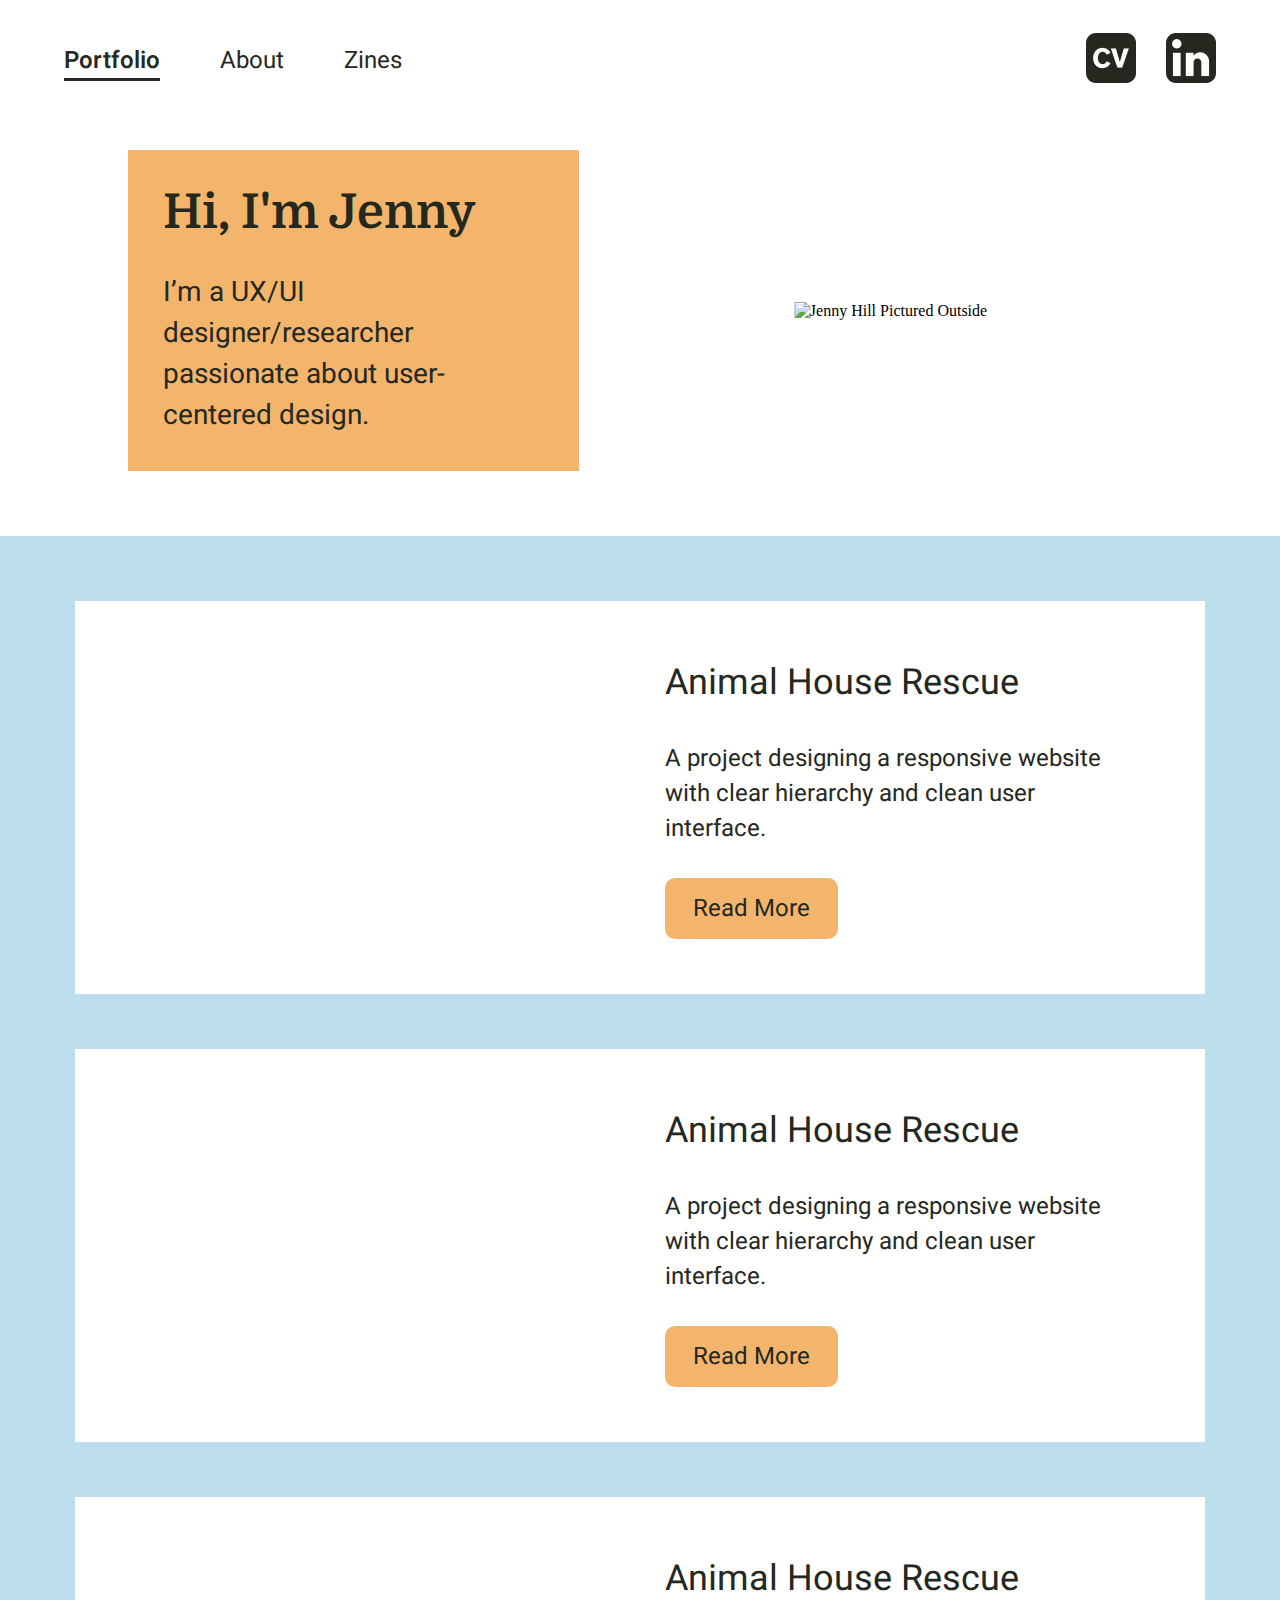
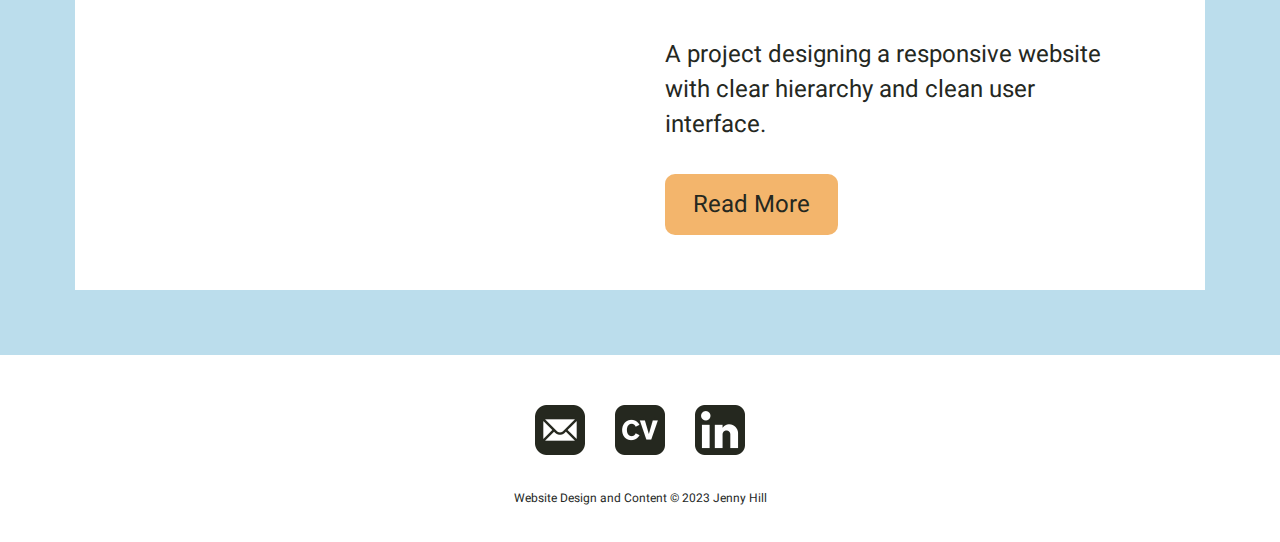
==== index.html @ 844839b3 "initial js nav dropdown working!" ====
<!DOCTYPE html>
<html lang="en">
<head>
    <title>Jenny Hill Portfolio</title>
    <link rel="stylesheet" href="css/index.css">
    <link rel="preconnect" href="https://fonts.googleapis.com">
    <link rel="preconnect" href="https://fonts.gstatic.com" crossorigin>
    <link href="https://fonts.googleapis.com/css2?family=Heebo:wght@100;200;300;400;500;600;700;800;900&family=Open+Sans:wght@500&display=swap" rel="stylesheet">
    <link rel="preconnect" href="https://fonts.googleapis.com">
    <link rel="preconnect" href="https://fonts.gstatic.com" crossorigin>
    <link href="https://fonts.googleapis.com/css2?family=Domine:wght@400;500;600;700&display=swap" rel="stylesheet">
</head>
<body>
    <nav>
        <div class="header">
            <div class="logo">
                JH
            </div>
            <div class="ToggleIcon">
                <img class="icon" id="menuIcon" src="images/menu.svg" alt="menu button">
                <img class="icon" id="crossIcon" src="images/cross.svg" alt="cancel button">
            </div>
        </div>
        <div class="navContainer">
            <ul class="primaryNavigationContainer">
                <li ><a href="index.html" id="activePage">Portfolio</a></li>
                <li><a href="about.html">About</a></li>
                <li><a href="zines.html">Zines</a></li>
            </ul>
            <ul class="navigationIconsContainer">
                <li><a href="pdf/CV hwk 16 copy.pdf" target="_blank">
                    <img class="icon" id="CVNavIcon" src="images/cv.jpg" alt="cv icon">
                </a></li>
                <li><a href="https://linkedin.com/in/jenny-e-g-hill" target="_blank">
                    <img class="icon" id="LinkedInNavIcon" src="images/linkedin.jpg" alt="LinkedIn icon">
                </a></li> 
            </ul>
        </div>
    </nav>
    <section class="hero">
        <div class="introContainer">
            <div class="introText">
                <h1>Hi, I'm Jenny</h1>
                <h3>I’m a UX/UI designer/researcher passionate about user-centered design.</h3>
            </div>
        </div>
        <div class="heroImg">
            <img src="images/JennyinGarden.jpeg" alt="Jenny Hill Pictured Outside">
        </div>
    </section>
    <section class="projectsBackground">
        <div class="singleProjectContainer">
            <div class="project">
                <div class="projectImg">
                    <img src="https://placehold.co/450x300" alt="">
                </div>
                <div class="projectInfo">
                    <div class="projectText">
                        <h2>Animal House Rescue</h2>
                        <h4>A project designing a responsive website with clear hierarchy and clean user interface.</h4>
                    </div>
                    <div class="projectButton">
                        <button>Read More</button>
                    </div>
                </div>
            </div>
        </div>
        <div class="singleProjectContainer">
            <div class="project">
                <div class="projectImg">
                    <img src="https://placehold.co/450x300" alt="">
                </div>
                <div class="projectInfo">
                    <div class="projectText">
                        <h2>Animal House Rescue</h2>
                        <h4>A project designing a responsive website with clear hierarchy and clean user interface.</h4>
                    </div>
                    <div class="projectButton">
                        <button>Read More</button>
                    </div>
                </div>
            </div>
        </div>
        <div class="singleProjectContainer">
            <div class="project">
                <div class="projectImg">
                    <img src="https://placehold.co/450x300" alt="">
                </div>
                <div class="projectInfo">
                    <div class="projectText">
                        <h2>Animal House Rescue</h2>
                        <h4>A project designing a responsive website with clear hierarchy and clean user interface.</h4>
                    </div>
                    <div class="projectButton">
                        <button>Read More</button>
                    </div>
                </div>
            </div>
        </div>
    </section>
    <footer>
        <div class="footerIconsContainer">
            <a href="mailto:j.hill99@hotmail.co.uk">
                <img class="icon" src="images/email.jpg" alt="email icon">
            </a>
            <a href="pdf/CV hwk 16 copy.pdf" target="_blank">
                <img class="icon" src="images/cv.jpg" alt="cv icon">
            </a> 
            <a href="https://linkedin.com/in/jenny-e-g-hill" target="_blank">
                <img class="icon" src="images/linkedin.jpg" alt="LinkedIn icon">
            </a>
        </div>
        <div class="copyrightTextContainer">
            <p>
                Website Design and Content &copy 2023 Jenny Hill
            </p>
        </div>
    </footer>
    <script
    src="https://code.jquery.com/jquery-3.6.4.slim.js"
    integrity="sha256-dWvV84T6BhzO4vG6gWhsWVKVoa4lVmLnpBOZh/CAHU4="
    crossorigin="anonymous"></script>
    <script src="nav.js"></script>
</body>
</html>
---- css/index.css ----
body {
    margin: 0;
    box-sizing: border-box;
}

nav {
    width: 100%; 
}

.header {
    width: 90%;
    margin: 0 auto;
    display: flex;
    align-items: center;
    justify-content: space-between;
    padding: 30px 0 30px 0;
    display: none;
    
}

.logo {
    color: #25281F;
    font-family: 'Domine', 'Georgia', 'serif';
    font-size: 48px;
    font-weight: 700;
}



.navContainer {
    width: 90%;
    display: flex;
    align-items: center;
    margin: 0 auto;
}

.navigationIconsContainer {
    width: 100%;
    display: flex;
    gap: 30px;
    justify-content: right;
   
    margin-top: 33px;
    margin-bottom: 33px;
    list-style-type: none;
}

.icon {
    width: 50px;
    height: 50px;
}

.primaryNavigationContainer {
    width: 100%;
    display: flex;
    gap: 60px;
    justify-content: left;
    
    margin-top: 35px;
    margin-bottom: 35px;
    list-style-type: none;
    padding: 0;
}

.primaryNavigationContainer a {
    text-decoration: none;
    font-size: 24px;
    font-family: 'Heebo', 'Arial', 'Sans Serif';
    font-weight: 400;
    color: #25281F;
    transition: 0.2s;
    
}

#activePage {
    font-weight: 600;
    border-bottom: 3px solid #25281F;
    cursor: not-allowed;
}



.primaryNavigationContainer a:hover {
    font-weight:500;
    cursor: pointer;
}



.hero {
    display: flex;
    margin: 0 auto;
    width: 80%;
    gap: 50px;
    padding-top: 30px;
    padding-bottom: 65px;
}
.heroImg {
    width: 55%;
    flex: 1 1 50%;
    overflow: hidden;
    position: relative;
    
}

.heroImg img {
    position: absolute;
    top: 50%;
    left: 50%;
    transform: translate(-50%, -50%);
    max-width: 700px;
    /*bottom: 0;
    min-width: 100%;
    min-height: 100%;
    /*max-width: 100%;
    object-fit: cover;
    so now image is right width but height is full size and sides not cropped*/
    
}
.introContainer {
    background-color: #F3B56C;
    width: 45%;
    max-width: 381px;
    padding: 35px;

}

.introText h1 {
    margin-top: 0px;
    color: #25281F;
    font-family: 'Domine', 'Georgia', 'serif';
    font-size: 48px;
    font-weight: 700;
}

.introText h3 {
    margin-bottom: 0px;
    color:#25281F;
    font-size: 28px;
    font-family: 'Heebo', 'Arial', 'Sans Serif';
    font-weight: 400;
}

.projectsBackground {
    width: 100%;
    background-color: #BBDDEC;
    padding: 65px 0px;
    display: flex;
    flex-direction: column;
    gap: 55px;

    
}

.singleProjectContainer {
    background-color: white;
    width: 90%;
    padding: 55px 0px;
    margin: 0 auto;
    display: flex;
    max-width: 1130px;
}

.project {
    width: 88.8%;
    margin: 0 auto;
    display: flex;
    gap: 50px;
    
}

.projectInfo {
    display: flex;
    flex-direction: column;
    justify-content: space-between;
    width: 50%;
}


.projectText h2 {
    color:#25281F;
    font-family: 'Heebo', 'Arial', 'Sans Serif';
    font-size: 36px;
    font-weight: 400;
    margin-top: 0;

}

.projectText h4 {
    color:#25281F;
    font-family: 'Heebo', 'Arial', 'Sans Serif';
    font-size: 24px;
    font-weight: 400;
}

.projectImg {
    width: 50%;
    display: flex;
}

.projectImg img {
    max-width: 100%;
}

 .projectButton button {
    font-family: 'Heebo', 'Arial', 'Sans Serif';
    font-size: 24px;
    color: #25281F;
    background-color: #F3B56C;
    border: 0px;
    border-radius: 10px;
    padding: 13px 28px;
}




footer {
    width: 100%;
    display: flex;
    flex-direction: column;
    justify-content: center;
    gap: 30px;
    padding: 50px 0px 35px 0px;
}

.footerIconsContainer {
    display: flex;
    gap: 30px;
    width: 100%;
    justify-content: center;
    text-decoration: none;
}



.copyrightTextContainer {
    display: flex;
    justify-content: center;
    font-family: 'Heebo', 'Arial', 'Sans Serif';
    font-size: 12px;
    color: #25281F;
}

.copyrightTextContainer p {
    margin: 0px;
}



@media only screen and (max-width: 800px) {
    
   
     .project {
        flex-direction: column;
    }

    .projectImg, .projectInfo {
        width: 100%;
        
    }
}

/*media query for small column hero*/
@media only screen and (max-width: 800px) {
   .hero {
    flex-direction: column-reverse;
   }
   
    .heroImg {
    width: 100%;
    flex: none;
    
   }
   .heroImg img {
    position: static;
    max-width: 100%;
    transform: none;
   }

   .introContainer {
    margin: 0 auto;
    width: 80%;
   }
   .project {
    flex-direction: column;
    }
    .projectImg, .projectInfo {
    width: 100%;
    }
}

@media only screen and (max-width: 800px) {
    .header {
        display: flex;
    }

    .navContainer {
        flex-direction: column;
        align-items: center;
        justify-content: center;
        gap: 30px;
        padding-bottom: 30px;
        display: none;
    }

    .navigationIconsContainer {
        justify-content: center;
        padding: 0;
        margin: 0;
    }

    .primaryNavigationContainer {
        flex-direction: column;
        gap: 30px;
        align-items: center;
        margin: 0;
    }

    #crossIcon {
        display: none;
    }
}
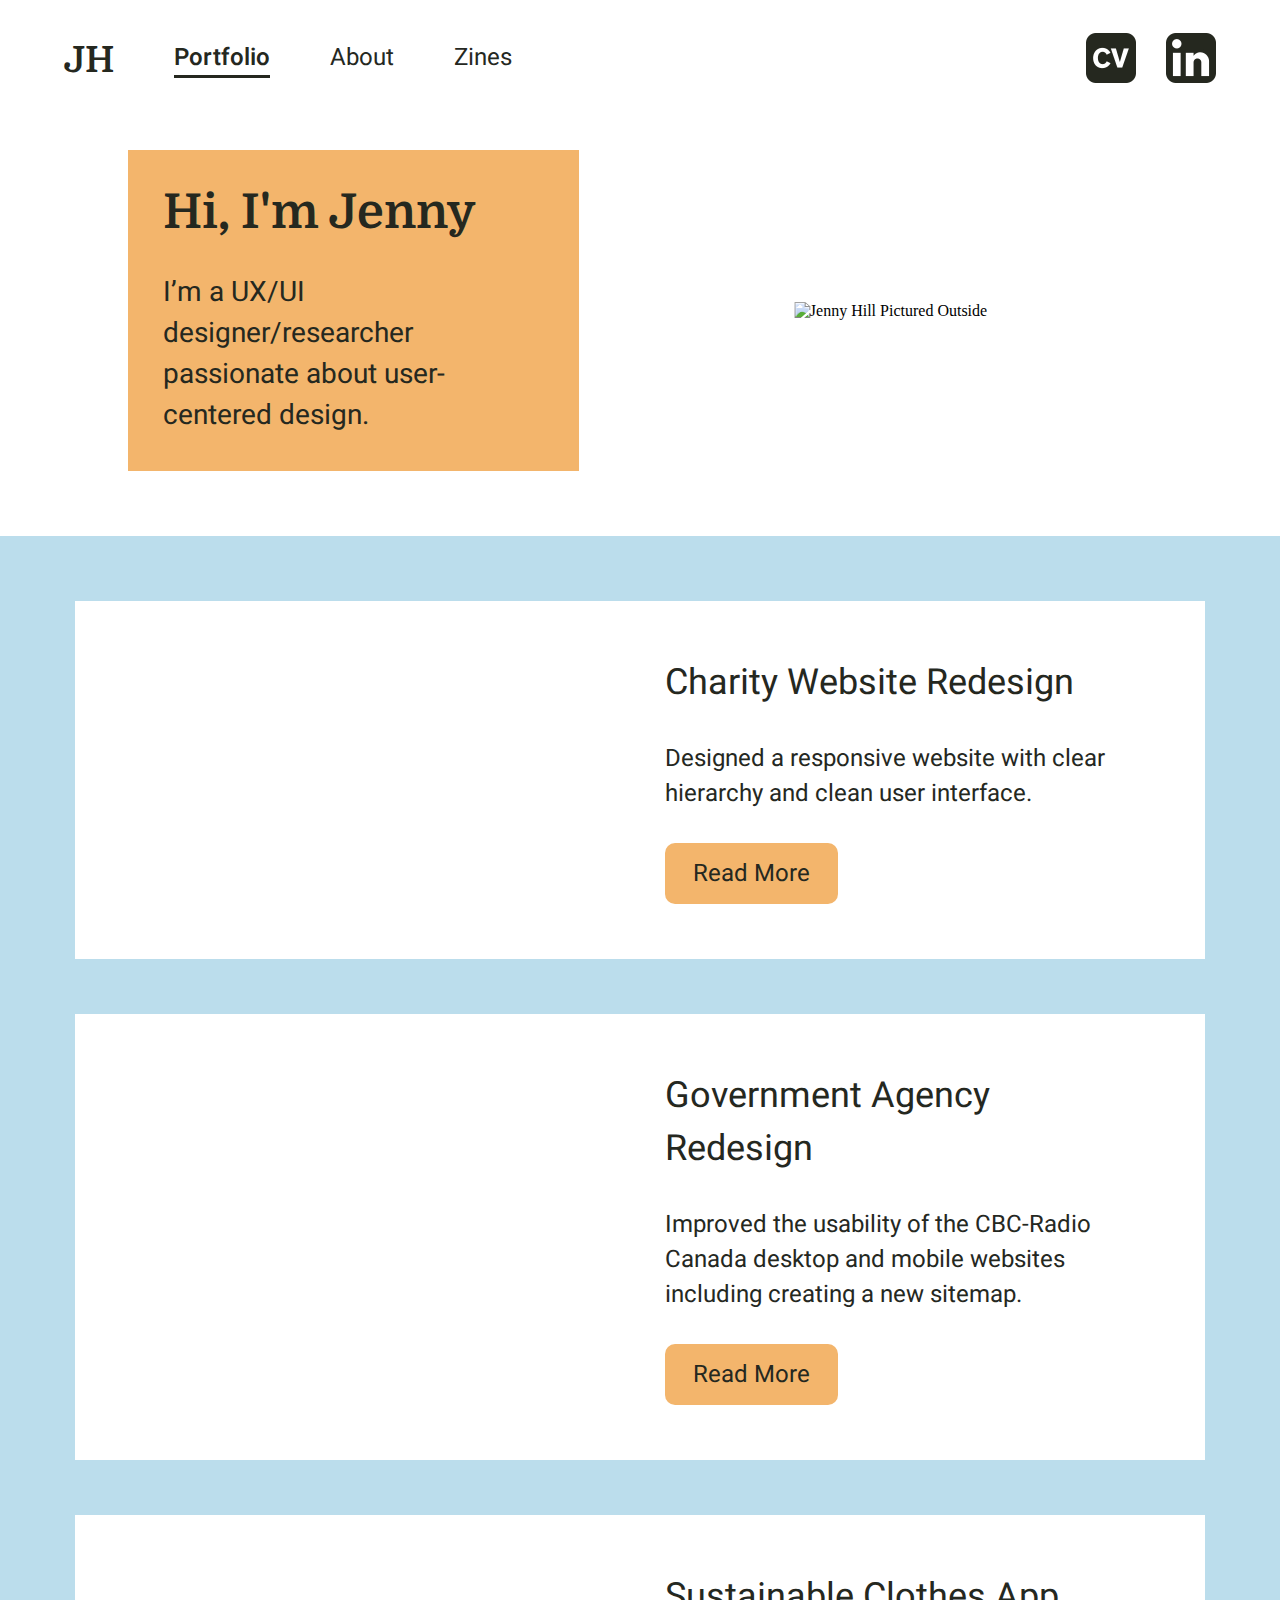
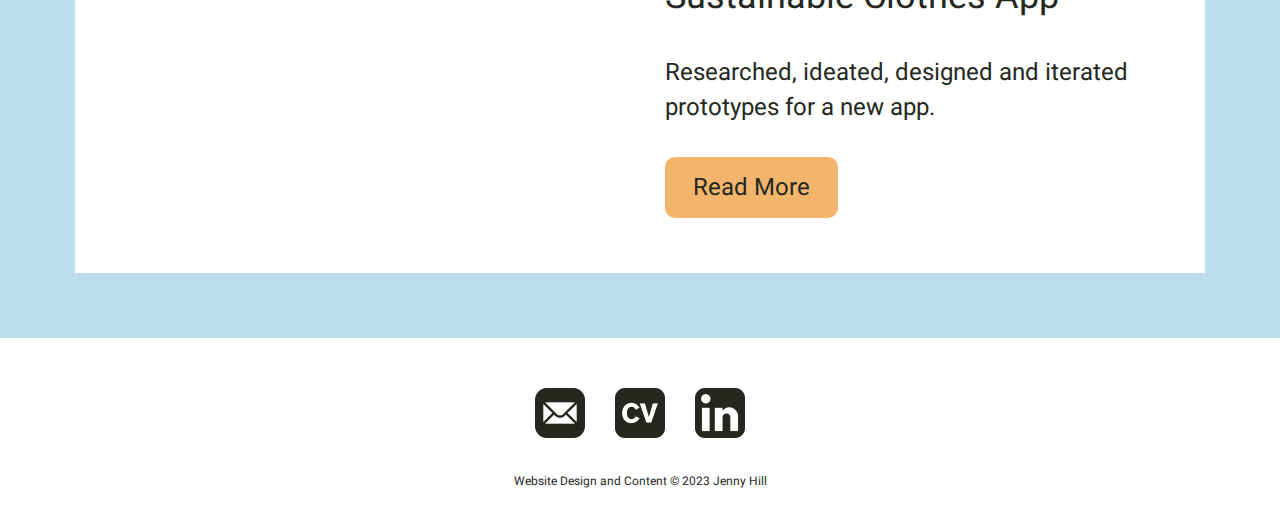
==== commit 54d2bdf2: "updates after feedback" ====
--- a/index.html
+++ b/index.html
@@ -14,15 +14,16 @@
     <nav>
         <div class="header">
             <div class="logo">
-                JH
+                <a href="index.html">JH</a>
             </div>
             <div class="ToggleIcon">
-                <img class="icon" id="menuIcon" src="images/menu.svg" alt="menu button">
-                <img class="icon" id="crossIcon" src="images/cross.svg" alt="cancel button">
+                <img id="menuIcon" src="images/menu.svg" alt="menu button">
+                <img id="crossIcon" src="images/cross.svg" alt="cancel button">
             </div>
         </div>
         <div class="navContainer">
             <ul class="primaryNavigationContainer">
+               <li><a href="index.html" id="primaryLogo">JH</a></li>
                 <li ><a href="index.html" id="activePage">Portfolio</a></li>
                 <li><a href="about.html">About</a></li>
                 <li><a href="zines.html">Zines</a></li>
@@ -48,7 +49,7 @@
             <img src="images/JennyinGarden.jpeg" alt="Jenny Hill Pictured Outside">
         </div>
     </section>
-    <section class="projectsBackground">
+    <section id="projectSection" class="projectsBackground">
         <div class="singleProjectContainer">
             <div class="project">
                 <div class="projectImg">
@@ -56,11 +57,11 @@
                 </div>
                 <div class="projectInfo">
                     <div class="projectText">
-                        <h2>Animal House Rescue</h2>
-                        <h4>A project designing a responsive website with clear hierarchy and clean user interface.</h4>
+                        <h2>Charity Website Redesign</h2>
+                        <h4>Designed a responsive website with clear hierarchy and clean user interface.</h4>
                     </div>
                     <div class="projectButton">
-                        <button>Read More</button>
+                        <button><a href="#">Read More</a></button>
                     </div>
                 </div>
             </div>
@@ -72,11 +73,11 @@
                 </div>
                 <div class="projectInfo">
                     <div class="projectText">
-                        <h2>Animal House Rescue</h2>
-                        <h4>A project designing a responsive website with clear hierarchy and clean user interface.</h4>
+                        <h2>Government Agency Redesign</h2>
+                        <h4>Improved the usability of the CBC-Radio Canada desktop and mobile websites including creating a new sitemap.</h4>
                     </div>
                     <div class="projectButton">
-                        <button>Read More</button>
+                        <button><a href="#">Read More</a></button>
                     </div>
                 </div>
             </div>
@@ -88,11 +89,11 @@
                 </div>
                 <div class="projectInfo">
                     <div class="projectText">
-                        <h2>Animal House Rescue</h2>
-                        <h4>A project designing a responsive website with clear hierarchy and clean user interface.</h4>
+                        <h2>Sustainable Clothes App</h2>
+                        <h4>Researched, ideated, designed and iterated prototypes for a new app.</h4>
                     </div>
                     <div class="projectButton">
-                        <button>Read More</button>
+                        <button><a href="#">Read More</a></button>
                     </div>
                 </div>
             </div>
@@ -116,10 +117,7 @@
             </p>
         </div>
     </footer>
-    <script
-    src="https://code.jquery.com/jquery-3.6.4.slim.js"
-    integrity="sha256-dWvV84T6BhzO4vG6gWhsWVKVoa4lVmLnpBOZh/CAHU4="
-    crossorigin="anonymous"></script>
+    <script src="https://code.jquery.com/jquery-3.6.4.min.js" integrity="sha256-oP6HI9z1XaZNBrJURtCoUT5SUnxFr8s3BzRl+cbzUq8=" crossorigin="anonymous"></script>
     <script src="nav.js"></script>
 </body>
 </html>--- a/css/index.css
+++ b/css/index.css
@@ -3,6 +3,11 @@
     box-sizing: border-box;
 }
 
+a {
+    text-decoration: none;
+    color: #25281F;
+}
+
 nav {
     width: 100%; 
 }
@@ -13,18 +18,21 @@
     display: flex;
     align-items: center;
     justify-content: space-between;
-    padding: 30px 0 30px 0;
+    padding: 35px 0 20px 0;
     display: none;
     
 }
 
-.logo {
+.logo, #primaryLogo {
     color: #25281F;
     font-family: 'Domine', 'Georgia', 'serif';
-    font-size: 48px;
+    font-size: 36px;
     font-weight: 700;
 }
-
+.ToggleIcon img {
+    width: 35px;
+    height: 35px;
+}
 
 
 .navContainer {
@@ -147,9 +155,7 @@
     padding: 65px 0px;
     display: flex;
     flex-direction: column;
-    gap: 55px;
-
-    
+    gap: 55px;   
 }
 
 .singleProjectContainer {
@@ -165,8 +171,7 @@
     width: 88.8%;
     margin: 0 auto;
     display: flex;
-    gap: 50px;
-    
+    gap: 50px;   
 }
 
 .projectInfo {
@@ -176,21 +181,19 @@
     width: 50%;
 }
 
+.projectText h2, h4 {
+    color:#25281F;
+    font-family: 'Heebo', 'Arial', 'Sans Serif';
+    font-weight: 400;
+}
 
 .projectText h2 {
-    color:#25281F;
-    font-family: 'Heebo', 'Arial', 'Sans Serif';
-    font-size: 36px;
-    font-weight: 400;
-    margin-top: 0;
-
+font-size: 36px;
+margin-top: 0;
 }
 
 .projectText h4 {
-    color:#25281F;
-    font-family: 'Heebo', 'Arial', 'Sans Serif';
     font-size: 24px;
-    font-weight: 400;
 }
 
 .projectImg {
@@ -210,10 +213,14 @@
     border: 0px;
     border-radius: 10px;
     padding: 13px 28px;
-}
-
-
-
+    transition: 02.s;
+}
+
+.projectButton button:hover {
+    font-weight: 500;
+    cursor: pointer;
+    box-shadow: 5px 5px 10px rgba(37,40,31,0.2);
+}
 
 footer {
     width: 100%;
@@ -232,8 +239,6 @@
     text-decoration: none;
 }
 
-
-
 .copyrightTextContainer {
     display: flex;
     justify-content: center;
@@ -247,19 +252,6 @@
 }
 
 
-
-@media only screen and (max-width: 800px) {
-    
-   
-     .project {
-        flex-direction: column;
-    }
-
-    .projectImg, .projectInfo {
-        width: 100%;
-        
-    }
-}
 
 /*media query for small column hero*/
 @media only screen and (max-width: 800px) {
@@ -300,14 +292,18 @@
         align-items: center;
         justify-content: center;
         gap: 30px;
-        padding-bottom: 30px;
+        display: none;
+    }
+
+    #primaryLogo {
         display: none;
     }
 
     .navigationIconsContainer {
         justify-content: center;
         padding: 0;
-        margin: 0;
+        margin-top: 30px;
+        margin-bottom: 0px;
     }
 
     .primaryNavigationContainer {
@@ -320,4 +316,4 @@
     #crossIcon {
         display: none;
     }
-}+}
